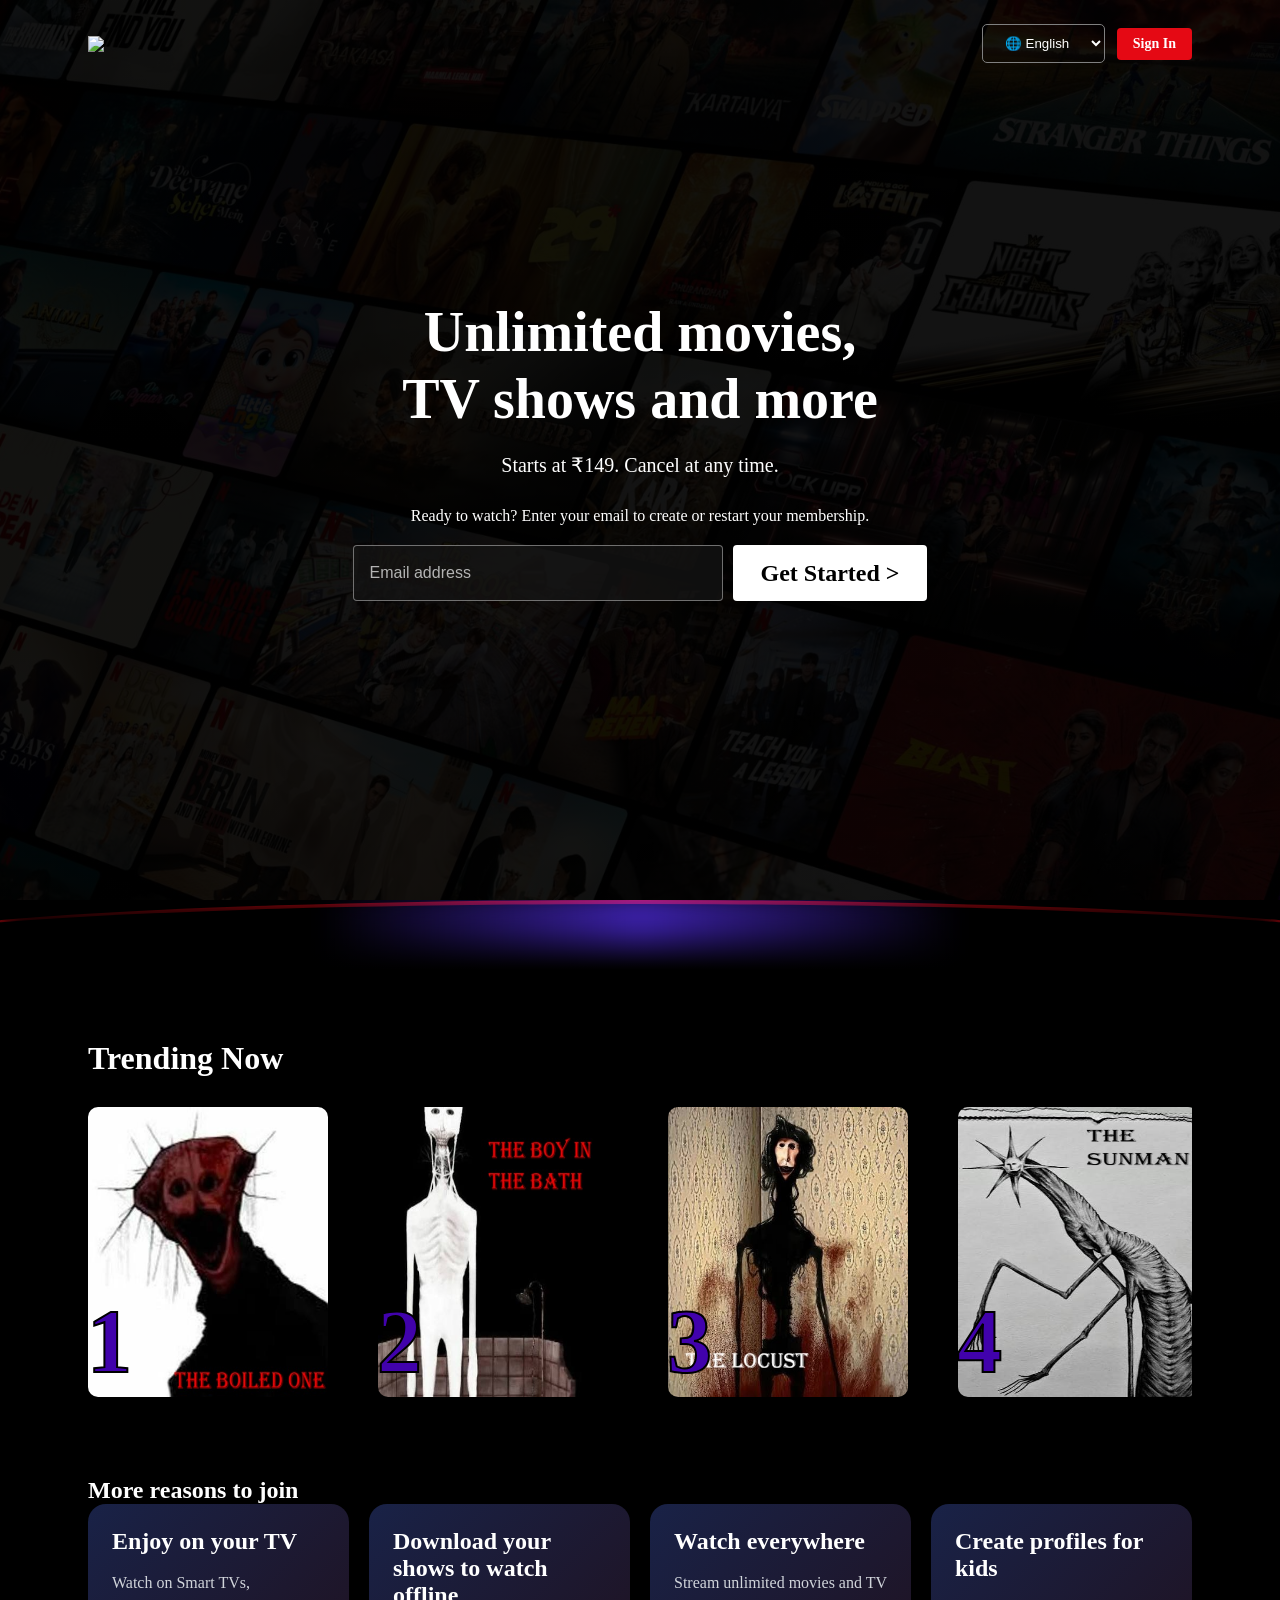
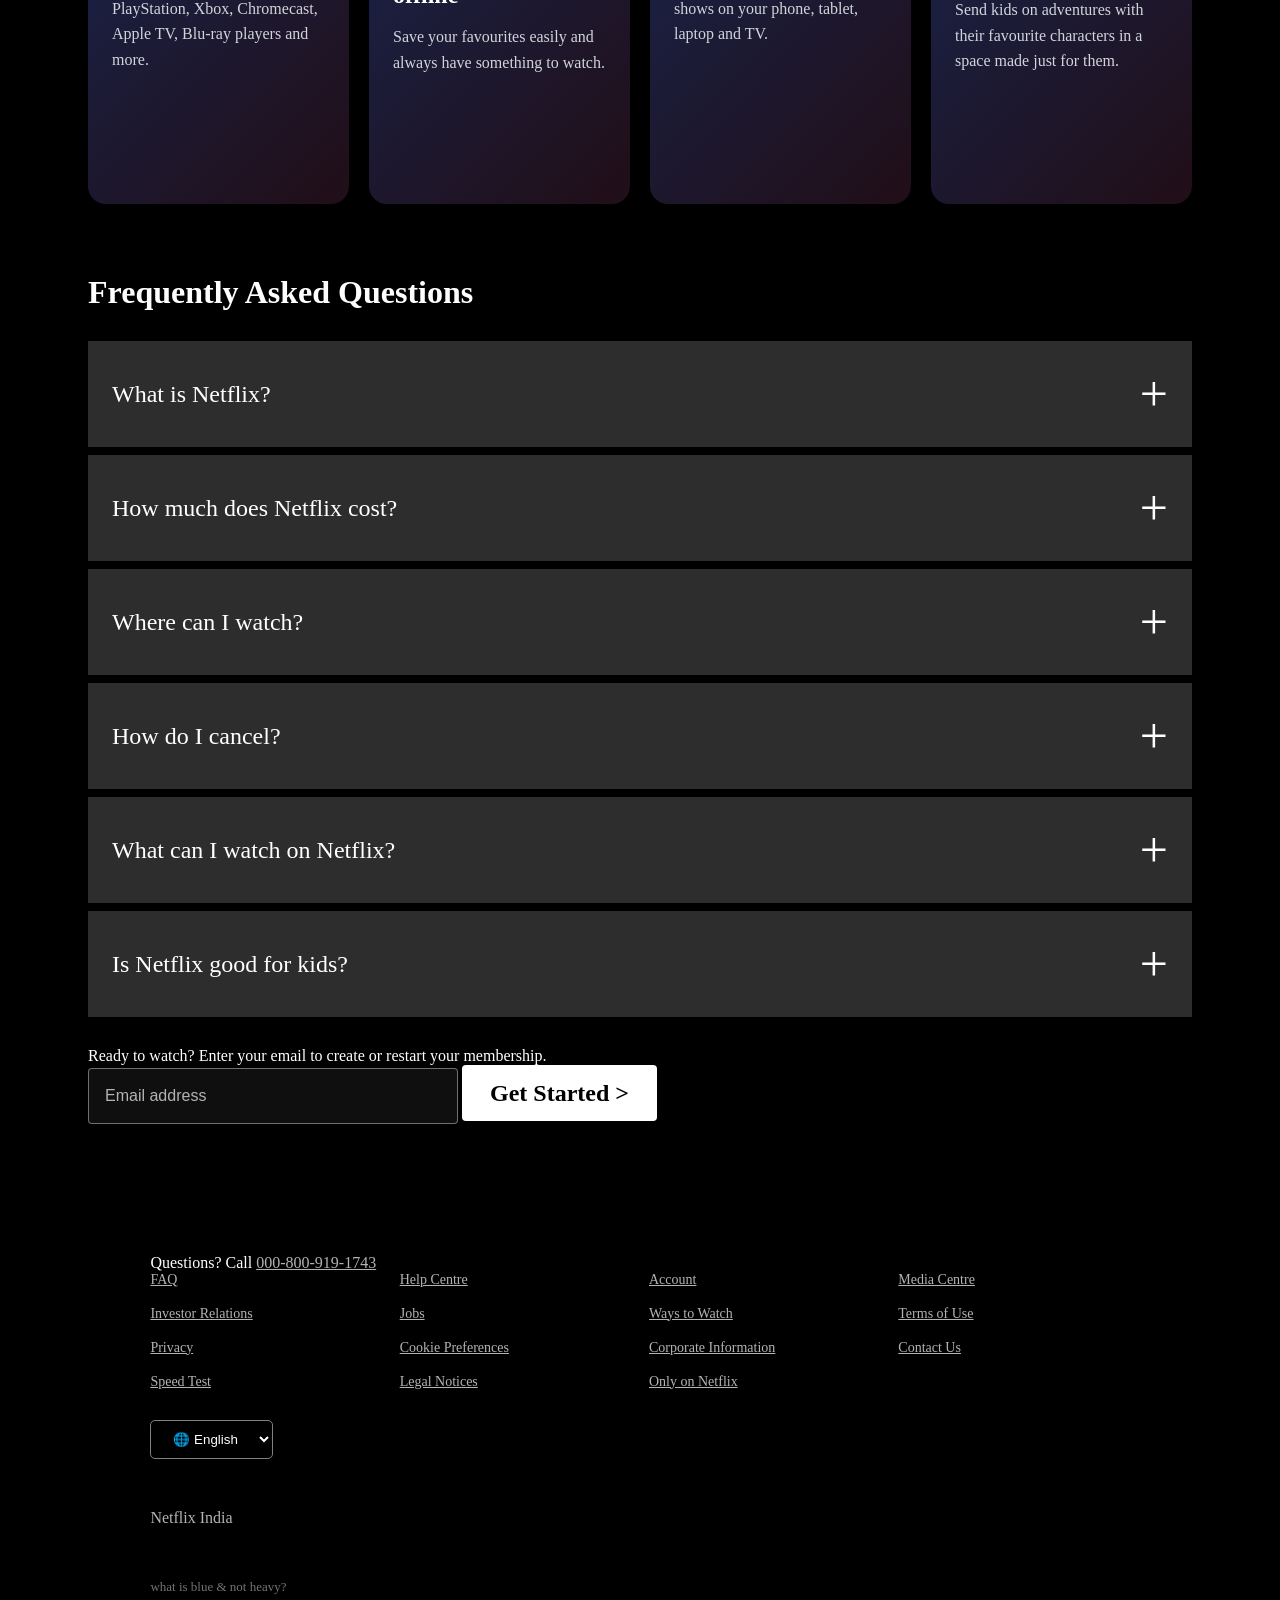
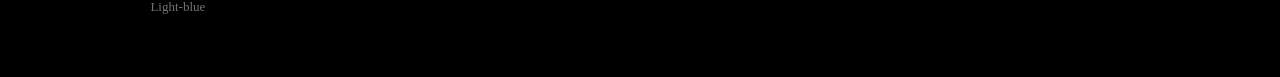
==== index.html @ 788188f2 "Rename NETFLIX.html to index.html" ====
<!DOCTYPE html>
<html>

<head>
    <meta name="viewport" content="width=device-width, initial-scale=1.0">
    <meta charset="UTF-8">

    <title>Netflix Clone</title>

    <link rel="stylesheet" href="Styles/general.css">
    <link rel="stylesheet" href="Styles/header.css">
    <link rel="stylesheet" href="Styles/main-1.css">
    <link rel="stylesheet" href="Styles/main-2.css">
    <link rel="stylesheet" href="Styles/main-3.css">

</head>

<body>

    <!-- HEADER -->

    <header class="header">

        <div class="header-container">

            <img class="netflix-logo"
                src="logo/AAAAAVBEN9I57czDc_uW4ZnDTNTb9hWvK70hYAqf0VNv_dsufIxZqfNclKrp7ugn5j0DkKCYy_4ncEpi6fJk1wpPuLO61r5YUWiEbVjxFpCESIWdJwAAOvAX.svg">

            <div class="header-right">

                <select class="language">
                    <option>🌐 English</option>
                    <option>🌐 हिन्दी</option>
                </select>

                <button class="sign-in">
                    Sign In
                </button>

            </div>

        </div>

    </header>
    <!-- HEADER-ENDED -->

    <!-- HERO SECTION -->

    <section class="bm">

        <div class="big-image">

            <div class="big-image-content">

                <h1>
                    Unlimited movies,
                    <br>
                    TV shows and more
                </h1>

                <p class="loot-paat">
                    Starts at ₹149. Cancel at any time.
                </p>

                <p class="overconfidence">
                    Ready to watch? Enter your email to create or restart your membership.
                </p>

                <div class="email-section">

                    <input type="email" class="email-input" placeholder="Email address">

                    <button class="start-btn">
                        Get Started >
                    </button>

                </div>

            </div>

        </div>

    </section>
    <div class="container-1">

        <div class="curved-line"></div>

        <div class="trends">
            <div class="horizontal-gradient"></div>
            <div class="vertical-gradient"></div>
        </div>

    </div>
    <!-- HERO SECTION-ENDED-->

    <!-- TRENDING SECTION -->

    <section class="page-2">

        <div class="container-2">

            <h2>Trending Now</h2>

            <div class="moviez">

                <div class="movie-card">
                    <span class="ranking">1</span>
                    <img src="logo/images.jpg">
                </div>

                <div class="movie-card">
                    <span class="ranking">2</span>
                    <img src="logo/images (1).jpg">
                </div>

                <div class="movie-card">
                    <span class="ranking">3</span>
                    <img src="logo/images (2).jpg">
                </div>

                <div class="movie-card">
                    <span class="ranking">4</span>
                    <img src="logo/images (3).jpg">
                </div>

                <div class="movie-card">
                    <span class="ranking">5</span>
                    <img src="logo/images (4).jpg">
                </div>

                <div class="movie-card">
                    <span class="ranking">6</span>
                    <img src="logo/images (5).jpg">
                </div>

                <div class="movie-card">
                    <span class="ranking">7</span>
                    <img src="logo/images (6).jpg">
                </div>

                <div class="movie-card">
                    <span class="ranking">8</span>
                    <img src="logo/images (7).jpg">
                </div>

                <div class="movie-card">
                    <span class="ranking">9</span>
                    <img src="logo/images (9).jpg">
                </div>


            </div>

        </div>

    </section>
    <!-- TRENDING SECTION-ENDED -->

    <!-- MORE REASONS -->

    <section class="reasons-section">

        <div class="container-2">

            <h2>More reasons to join</h2>

            <div class="reasons-2">

                <div class="actual-reasons">

                    <h3>Enjoy on your TV</h3>

                    <p>
                        Watch on Smart TVs, PlayStation, Xbox,
                        Chromecast, Apple TV, Blu-ray players and more.
                    </p>


                </div>

                <div class="actual-reasons">

                    <h3>Download your shows to watch offline</h3>

                    <p>
                        Save your favourites easily and always have
                        something to watch.
                    </p>


                </div>

                <div class="actual-reasons">

                    <h3>Watch everywhere</h3>

                    <p>
                        Stream unlimited movies and TV shows on
                        your phone, tablet, laptop and TV.
                    </p>



                </div>

                <div class="actual-reasons">

                    <h3>Create profiles for kids</h3>

                    <p>
                        Send kids on adventures with their favourite
                        characters in a space made just for them.
                    </p>


                </div>

            </div>

        </div>

    </section>
    <!-- MORE REASONS-ENDED -->

    <!-- FAQ SECTION -->

    <section class="faq-section">

        <div class="container-2">

            <h2>Frequently Asked Questions</h2>

            <div class="faq-list">

                <button class="faq-btn">
                    <span>What is Netflix?</span>
                    <span class="plus">+</span>
                </button>

                <button class="faq-btn">
                    <span>How much does Netflix cost?</span>
                    <span class="plus">+</span>
                </button>

                <button class="faq-btn">
                    <span>Where can I watch?</span>
                    <span class="plus">+</span>
                </button>

                <button class="faq-btn">
                    <span>How do I cancel?</span>
                    <span class="plus">+</span>
                </button>

                <button class="faq-btn">
                    <span>What can I watch on Netflix?</span>
                    <span class="plus">+</span>
                </button>

                <button class="faq-btn">
                    <span>Is Netflix good for kids?</span>
                    <span class="plus">+</span>
                </button>

            </div>

            <p class="overconfidence">
                Ready to watch? Enter your email to create or restart your membership.
            </p>

            <div class="email.section">

                <input type="email" class="email-input" placeholder="Email address">

                <button class="start-btn">
                    Get Started >
                </button>

            </div>

        </div>

    </section>
    <!-- MORE REASONS-ENDED -->

    <!-- FOOTER -->

    <footer class="footer">

        <div class="container-2">

            <p class="contact">
                Questions? Call <a href="#">000-800-919-1743</a>
            </p>

            <div class="footer-links">

                <a href="#">FAQ</a>
                <a href="#">Help Centre</a>
                <a href="#">Account</a>
                <a href="#">Media Centre</a>

                <a href="#">Investor Relations</a>
                <a href="#">Jobs</a>
                <a href="#">Ways to Watch</a>
                <a href="#">Terms of Use</a>

                <a href="#">Privacy</a>
                <a href="#">Cookie Preferences</a>
                <a href="#">Corporate Information</a>
                <a href="#">Contact Us</a>

                <a href="#">Speed Test</a>
                <a href="#">Legal Notices</a>
                <a href="#">Only on Netflix</a>

            </div>

            <select class="language">

                <option>🌐 English</option>
                <option>🌐 हिन्दी</option>

            </select>

            <p class="nfi">
                Netflix India
            </p>

            <p class="protection">
                what is blue & not heavy?
            </p>

            <p class="protection">
                Light-blue
            </p>

        </div>

    </footer>

</body>

</html>
---- Styles/general.css ----
* {
    margin: 0;
    padding: 0;
    box-sizing: border-box;
}

html {
    scroll-behavior: smooth;
}

body {
    background: #000;
    color: #fff;
   
    overflow-x: hidden;
    font-family: 'Times New Roman', Times, serif;
}

img {
    display: block;
    max-width: 100%;
}

button {
    border: none;
    outline: none;
   
    cursor: pointer;
    font-family: 'Times New Roman', Times, serif;
}

input {
    outline: none;
}

a {
    color: #b3b3b3;
    text-decoration: underline;
}

.container-2 {
    width: 100%;
    max-width: 1200px;

    margin: auto;
    padding: 0 48px;
}
---- Styles/header.css ----
.header {
    position: absolute;
    top: 0;

    left: 0;
    width: 100%;
    z-index: 100;
}

.header-container {
    max-width: 1200px;
    margin: auto;

    padding: 24px 48px;
    display: flex;

    justify-content: space-between;
    align-items: center;
}

.netflix-logo {
    width: 148px;
}

.header-right {
    display: flex;
    align-items: center;
    gap: 12px;
}

.s .language {
    height: 36px;
    padding: 0 14px;

    font-family: 'Times New Roman', Times, serif;
    background: rgba(0, 0, 0, .6);

    color: white;
    border: 1px solid rgba(255, 255, 255, .5);

    border-radius: 4px;
    font-size: 16px;
}

.sign-in {
    height: 32px;
    padding: 0 16px;

    background: #e50914;
    color: white;

    border: none;
    border-radius: 4px;

    font-size: 14px;
    font-weight: 600;

    cursor: pointer;
    transition: .2s;
}

.sign-in:hover {
    background: #c11119;
}

@media (max-width:768px) {

    .header-container {
        padding: 20px 18px;
    }

    .netflix-logo {
        width: 90px;
    }

    .language {
        height: 32px;
        font-size: 13px;
        padding: 0 10px;
    }

    .sign-in {
        height: 32px;
        padding: 0 12px;
        font-size: 13px;
    }

    .header-right {
        gap: 8px;
    }

}

@media (max-width:480px) {

    .header-container {
        padding: 16px;
    }

    .netflix-logo {
        width: 80px;
    }

    .language {
        width: 110px;
        font-size: 12px;
    }

    .sign-in {
        padding: 0 10px;
        font-size: 12px;
    }

}
---- Styles/main-1.css ----
.bm {
    min-height: 100vh;

    background-image:
        linear-gradient(rgba(0, 0, 0, 0.9),
            rgba(0, 0, 0, 0.9)),
        url("../logo/IN-en-20260629-TRIFECTA-perspective_76b17e8c-cff9-4c65-9938-08ca5029be6b_large.jpg");
    background-size: cover;
    background-position: center;

    background-repeat: no-repeat;
    display: flex;

    justify-content: center;
    align-items: center;
}

.big-image {
    width: 100%;
}

.big-image-content {
    max-width: 700px;
    margin: auto;

    text-align: center;
    padding: 0 20px;
}

.big-image-content h1 {
    font-size: 56px;
    font-weight: 900;
    line-height: 1.2;
}

.loot-paat {
    margin-top: 20px;
    font-size: 20px;
    font-weight: 500;
}

.overconfidence {
    margin-top: 30px;
    font-size: 16px;
}

.email-section {
    margin-top: 20px;
    display: flex;

    justify-content: center;
    gap: 10px;
}

.email-input {
    width: 370px;
    height: 56px;

    padding: 0 16px;
    background: rgba(22, 22, 22, .7);

    border: 1px solid rgba(255, 255, 255, .4);
    border-radius: 4px;

    color: white;
    font-size: 16px;
}

.email-input::placeholder {
    color: #b3b3b3;
}

.start-btn {
    height: 56px;
    padding: 0 28px;

    background: #ffffff;
    color: rgb(0, 0, 0);

    border: none;
    border-radius: 4px;

    font-size: 24px;
    font-weight: 600;
    transition: .2s;
}

.container-1 {
    position: relative;
    width: 100%;

    height: 70px;
    overflow: hidden;
}

.curved-line {
    position: absolute;
    top: 0;

    left: 50%;
    transform: translateX(-50%);

    width: 120%;
    height: 90px;

    border-top: 4px solid #e50914;
    border-radius: 50%;
}

.trends {
    position: absolute;
    inset: 0;
    overflow: hidden;
}

.horizontal-gradient {
    position: absolute;
    left: 0;

    top: 0;
    width: 100%;

    height: 100%;
    background: linear-gradient(90deg,
            #000000 0%,
            #000000 25%,
            #5a32ff 50%,
            #000000 75%,
            #000000 100%);

            filter: blur(14px);
    opacity: .9;
}

.vertical-gradient {
    position: absolute;
    inset: 0;

    background: linear-gradient(to bottom,
            transparent 0%,
            rgba(0, 0, 0, .4) 45%,
            #000 100%);
}

@media (max-width: 768px) {
    .bm {
        min-height: 90vh;
        padding: 100px 0 50px;
    }

    .big-image-content {
        max-width: 600px;
        padding: 0 25px;
    }

    .big-image-content h1 {
        font-size: 40px;
        line-height: 1.2;
    }

    .loot-paat {
        font-size: 18px;
        margin-top: 18px;
    }

    .overconfidence {
        font-size: 16px;
        margin-top: 22px;
    }

    .email-section {
        flex-direction: column;
        align-items: center;
        gap: 14px;
    }

    .email-input,
    .start-btn {
        width: 100%;
        max-width: 500px;
    }

    .start-btn {
        font-size: 20px;
    }

    .container-1 {
        height: 55px;
    }

    .curved-line {
        width: 140%;
    }
}

@media (max-width:576px) {

    .bm {
        min-height: 88vh;
        padding: 90px 0 40px;
    }

    .big-image-content {
        padding: 0 18px;
    }

    .big-image-content h1 {
        font-size: 32px;
        line-height: 1.15;
        font-weight: 800;
    }

    .loot-paat {
        font-size: 16px;
    }

    .overconfidence {
        font-size: 15px;
    }

    .email-input {
        width: 100%;
        height: 48px;
        font-size: 15px;
    }

    .start-btn {
        width: 100%;
        height: 48px;
        font-size: 18px;
    }

    .container-1 {
        height: 48px;
    }

    .curved-line {
        width: 165%;
        border-top: 3px solid #e50914;
    }
}

@media (max-width:400px) {
    .hero-content h1 {
        font-size: 28px;
    }

    .loot-paat {
        font-size: 15px;
    }

    .overconfidence {
        font-size: 14px;
    }
}
---- Styles/main-2.css ----
.page-2 {
    background: #000;
    padding: 70px 0;
}

.page-2 h2 {
    font-size: 32px;
    font-weight: 700;
    margin-bottom: 30px;
}

.moviez {
    display: flex;
    gap: 50px;
  
    overflow-x: auto;
    scroll-behavior: smooth;
    padding-bottom: 10px;
}

.moviez::-webkit-scrollbar {
    display: none;
}

.movie-card {
    position: relative;
    min-width: 240px;
  
    transition: .3s;
    cursor: pointer;
}

.movie-card:hover {
    transform: scale(1.06);
}

.movie-card img {
    height: 290px;
    width: 250px;
    border-radius: 10px;
}

.ranking {
    position: absolute;
    left: -1px;
  
    bottom: 10px;
    font-size: 90px;
  
    font-weight: 900;
    color: rgb(65, 2, 172);
  
    -webkit-text-stroke: 2px rgb(0, 0, 0);
    line-height: 1;
}

.reasons {
    background: #000;
    padding: 60px 0;
}

.reasons h2 {
    color: white;
    font-size: 32px;
    margin-bottom: 25px;
}

.reasons-2 {
    display: grid;
    grid-template-columns: repeat(4, 1fr);
    gap: 20px;
}

.actual-reasons {
    background: linear-gradient(135deg, #192247, #210e17);
    border-radius: 18px;
  
    padding: 24px;
    min-height: 300px;
    position: relative;
}

.actual-reasons h3 {
    color: white;
    font-size: 24px;
    margin-bottom: 15px;
}

.actual-reasons p {
    color: #d1d5db;
    font-size: 16px;
    line-height: 1.6;
}

@media (max-width:768px) {

    .page-2 {
        padding: 50px 0;
    }

    .page-2 h2,
    .reasons h2 {
        font-size: 28px;
    }

    .moviez {
        gap: 16px;
    }

    .movie-card {
        min-width: 140px;
    }

    .movie-card img {
        width: 140px;
        height: 200px;
    }

    .ranking {
        font-size: 70px;
        left: -14px;
    }

    .reasons-2 {
        grid-template-columns: 1fr 1fr;
        gap: 16px;
    }

    .actual-reasons {
        min-height: 220px;
        padding: 20px;
    }

    .actual-reasons h3 {
        font-size: 20px;
    }

    .actual-reasons p {
        font-size: 15px;
    }
}

@media (max-width:576px) {

    .container-2 {
        padding: 0 20px;
    }

    .page-2 {
        padding: 40px 0;
    }

    .page-2 h2,
    .reasons h2 {
        font-size: 24px;
    }

    .moviez {
        gap: 12px;
    }

    .movie-card {
        min-width: 110px;
    }

    .movie-card img {
        width: 110px;
        height: 160px;
        border-radius: 8px;
    }

    .ranking {
        font-size: 56px;
        left: -10px;
        bottom: 8px;
    }

    .reasons-2 {
        grid-template-columns: 1fr;
        gap: 14px;
    }

    .actual-reasons {
        min-height: 180px;
        padding: 18px;
        border-radius: 16px;
    }

    .actual-reasons h3 {
        font-size: 20px;
    }

    .actual-reasons p {
        font-size: 14px;
        line-height: 1.5;
    }
}

@media (max-width:400px) {

    .movie-card {
        min-width: 100px;
    }

    .movie-card img {
        width: 100px;
        height: 145px;
    }

    .ranking {
        font-size: 48px;
    }

    .actual-reasons {
        min-height: 170px;
    }
}
---- Styles/main-3.css ----
.faq-section {
    background: #000;
    padding: 70px 0;
}

.faq-section h2 {
    font-size: 32px;
    font-weight: 700;
    margin-bottom: 30px;
}

.faq-list {
    display: flex;
    flex-direction: column;
    gap: 8px;
}

.faq-btn {
    width: 100%;
    background: #2d2d2d;

    color: white;
    padding: 24px;

    border: none;
    display: flex;

    justify-content: space-between;
    align-items: center;

    font-size: 24px;
    cursor: pointer;
    transition: 0.25s;
}

.faq-btn:hover {
    background: #414141;
}

.plus {
    font-size: 50px;
    font-weight: 200;
}

.faq-section .overconfidence-again {
    margin-top: 60px;
    text-align: center;
}

.faq-section .jcpshbhufkb {

    justify-content: center;

}

.footer {
    background: #000;
    padding: 60px 8%;
}

.qc {
    color: #b3b3b3;
    margin-bottom: 30px;
}

.qc a {
    color: #b3b3b3;
}

.footer-links {
    display: grid;
    grid-template-columns: repeat(4, 1fr);

    gap: 18px;
    margin-bottom: 30px;
}

.footer-links a {
    color: #b3b3b3;
    font-size: 14px;
}

.language {
    background: transparent;
    color: white;

    padding: 10px 18px;
    border: 1px solid gray;
    border-radius: 5px;
}

.nfi {
    color: #b3b3b3;
    margin: 50px 0 50px 0;
}

.protection {
    color: #737373;
    font-size: 13px;
  
    max-width: 350px;
    line-height: 20px;
}

.select-box {
    margin-bottom: 25px;
}

@media (max-width:768px) {

    .faq-section {
        padding: 50px 0;
    }

    .faq-section h2 {
        font-size: 28px;
    }

    .faq-btn {
        font-size: 20px;
        padding: 20px;
    }

    .plus {
        font-size: 40px;
    }

    .footer {
        padding: 50px 20px;
    }

    .footer-links {
        grid-template-columns: repeat(2, 1fr);
        gap: 16px;
    }
}

@media (max-width:576px) {

    .faq-section {
        padding: 40px 0;
    }

    .faq-section h2 {
        font-size: 24px;
    }

    .faq-btn {
        padding: 18px;
        font-size: 18px;
    }

    .plus {
        font-size: 34px;
    }

    .jcpshbhufkb {
        flex-direction: column;
        align-items: center;
    }

    .footer {
        padding: 40px 20px;
    }

    .footer-links {
        grid-template-columns: 1fr;
        gap: 14px;
    }

    .footer-links a {
        font-size: 14px;
    }

    .nfi {
        margin: 30px 0;
    }
}

@media (max-width:400px) {

    .faq-btn {
        font-size: 16px;
        padding: 16px;
    }

    .plus {
        font-size: 30px;
    }
}
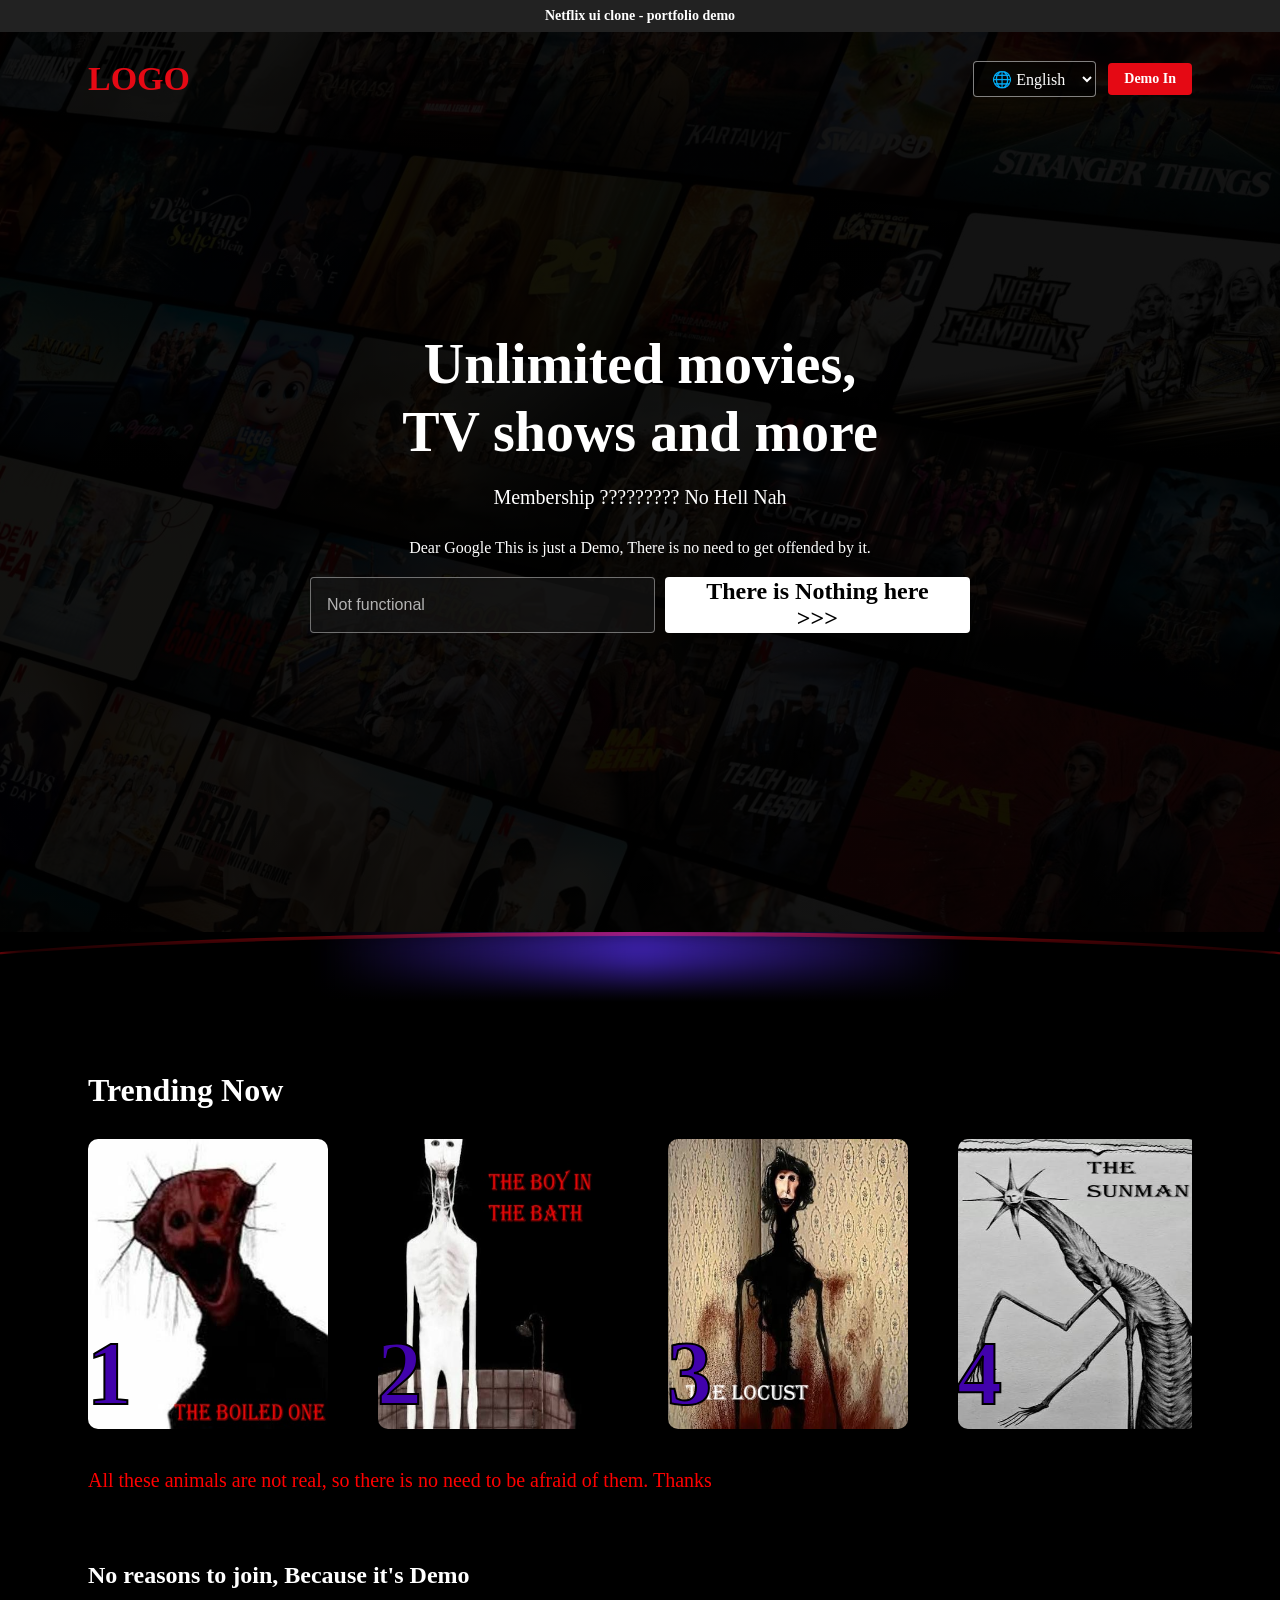
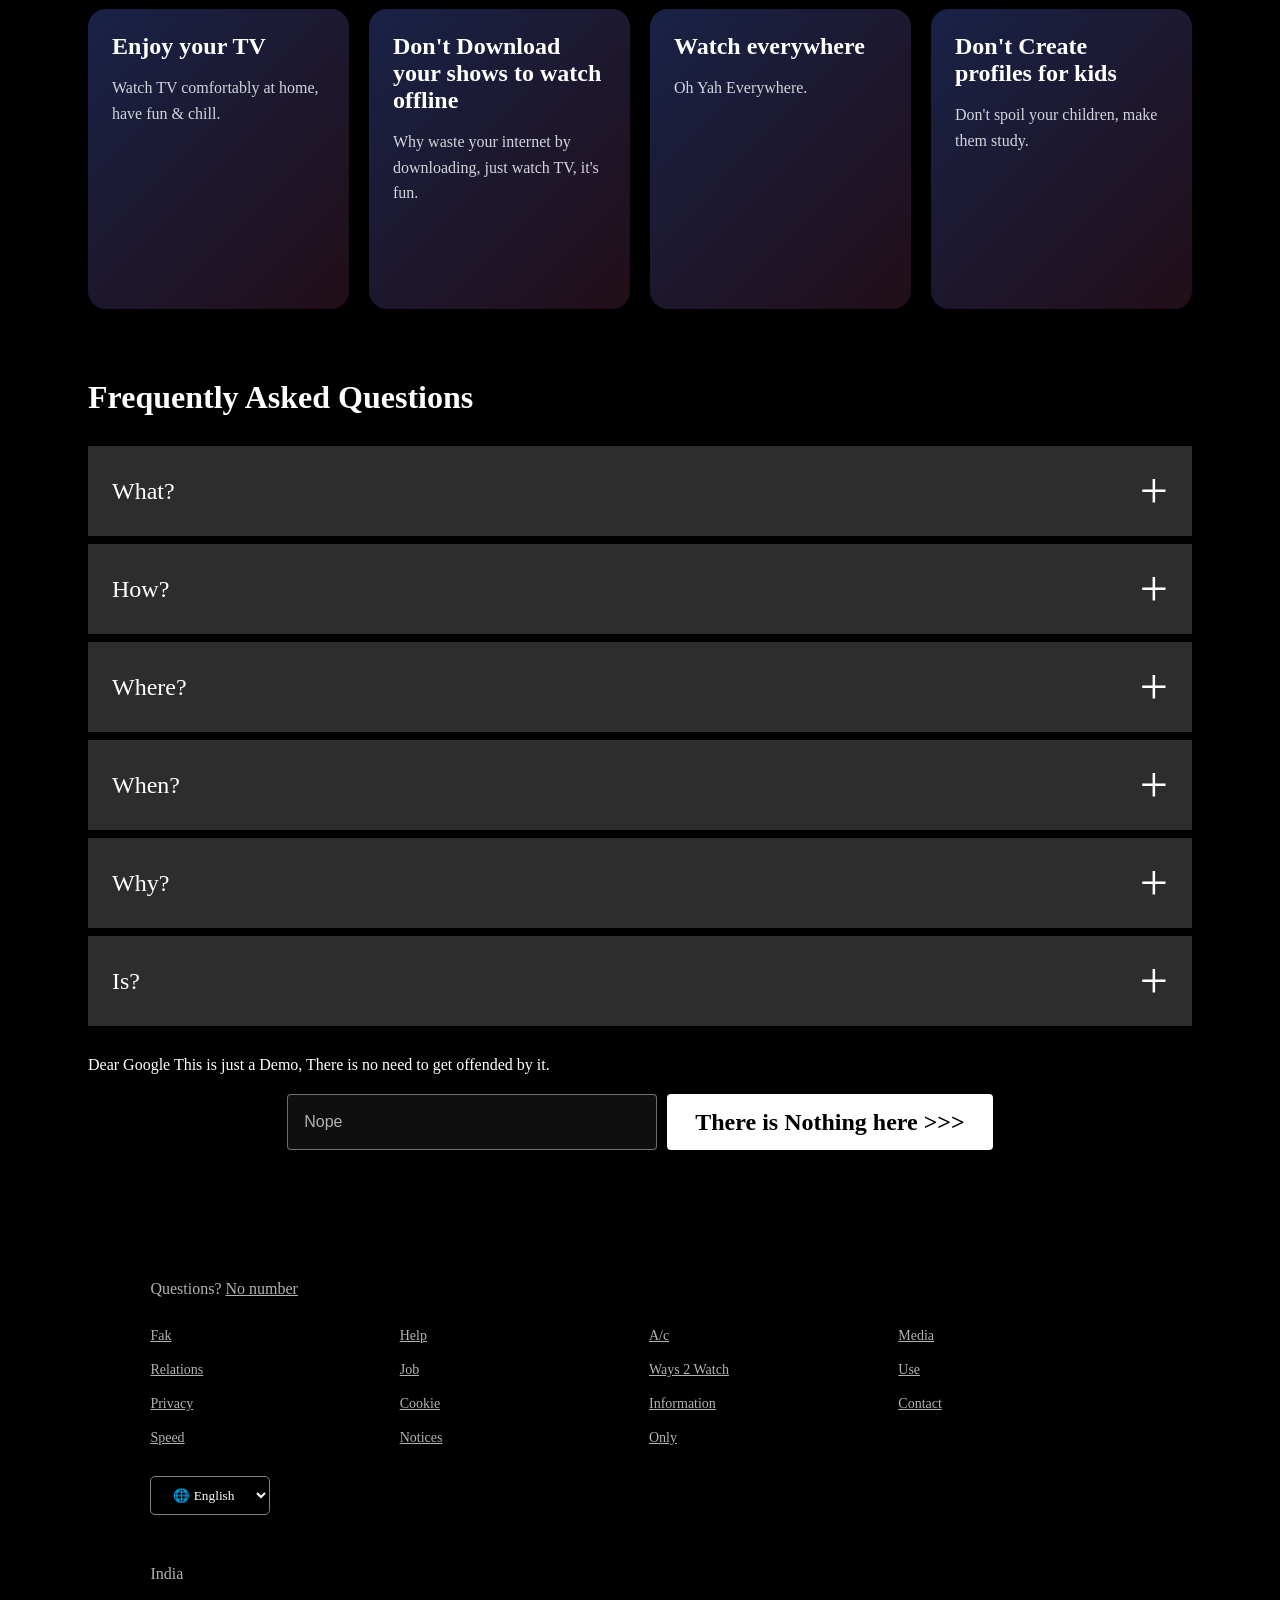
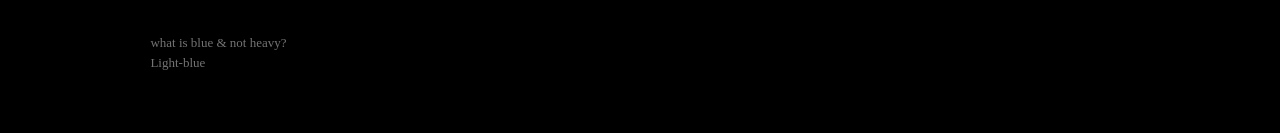
==== commit 3f1aa920: "reworked" ====
--- a/index.html
+++ b/index.html
@@ -9,22 +9,27 @@
 
     <link rel="stylesheet" href="Styles/general.css">
     <link rel="stylesheet" href="Styles/header.css">
-    <link rel="stylesheet" href="Styles/main-1.css">
-    <link rel="stylesheet" href="Styles/main-2.css">
-    <link rel="stylesheet" href="Styles/main-3.css">
+    <link rel="stylesheet" href="Styles/hero.css">
+    <link rel="stylesheet" href="Styles/main.css">
+    <link rel="stylesheet" href="Styles/footer.css">
+
+    <meta name="google-site-verification" content="uSEMJUMefV7l1apHAQh73Q_1485bNXIAeBR-odt7wdA" />
 
 </head>
 
 <body>
 
+    <div class="demo-notice">
+        Netflix ui clone - portfolio demo
+    </div>
+
     <!-- HEADER -->
 
     <header class="header">
 
         <div class="header-container">
 
-            <img class="netflix-logo"
-                src="logo/AAAAAVBEN9I57czDc_uW4ZnDTNTb9hWvK70hYAqf0VNv_dsufIxZqfNclKrp7ugn5j0DkKCYy_4ncEpi6fJk1wpPuLO61r5YUWiEbVjxFpCESIWdJwAAOvAX.svg">
+            <div class="Logo">LOGO</div>
 
             <div class="header-right">
 
@@ -34,7 +39,7 @@
                 </select>
 
                 <button class="sign-in">
-                    Sign In
+                   Demo In
                 </button>
 
             </div>
@@ -59,19 +64,19 @@
                 </h1>
 
                 <p class="loot-paat">
-                    Starts at ₹149. Cancel at any time.
+                    Membership ????????? No Hell Nah
                 </p>
 
                 <p class="overconfidence">
-                    Ready to watch? Enter your email to create or restart your membership.
+                    Dear Google This is just a Demo, There is no need to get offended by it.
                 </p>
 
                 <div class="email-section">
 
-                    <input type="email" class="email-input" placeholder="Email address">
+                    <input type="email" class="email-input" placeholder="Not functional">
 
                     <button class="start-btn">
-                        Get Started >
+                        There is Nothing here >>>
                     </button>
 
                 </div>
@@ -147,9 +152,9 @@
                     <span class="ranking">9</span>
                     <img src="logo/images (9).jpg">
                 </div>
-
-
-            </div>
+            </div>
+
+            <div class="warning">All these animals are not real, so there is no need to be afraid of them. Thanks</div>
 
         </div>
 
@@ -162,17 +167,16 @@
 
         <div class="container-2">
 
-            <h2>More reasons to join</h2>
+            <h2>No reasons to join, Because it's Demo</h2>
 
             <div class="reasons-2">
 
                 <div class="actual-reasons">
 
-                    <h3>Enjoy on your TV</h3>
+                    <h3>Enjoy your TV</h3>
 
                     <p>
-                        Watch on Smart TVs, PlayStation, Xbox,
-                        Chromecast, Apple TV, Blu-ray players and more.
+                        Watch TV comfortably at home, have fun & chill.
                     </p>
 
 
@@ -180,11 +184,10 @@
 
                 <div class="actual-reasons">
 
-                    <h3>Download your shows to watch offline</h3>
+                    <h3>Don't Download your shows to watch offline</h3>
 
                     <p>
-                        Save your favourites easily and always have
-                        something to watch.
+                        Why waste your internet by downloading, just watch TV, it's fun.
                     </p>
 
 
@@ -195,8 +198,7 @@
                     <h3>Watch everywhere</h3>
 
                     <p>
-                        Stream unlimited movies and TV shows on
-                        your phone, tablet, laptop and TV.
+                        Oh Yah Everywhere. 
                     </p>
 
 
@@ -205,11 +207,10 @@
 
                 <div class="actual-reasons">
 
-                    <h3>Create profiles for kids</h3>
+                    <h3>Don't Create profiles for kids</h3>
 
                     <p>
-                        Send kids on adventures with their favourite
-                        characters in a space made just for them.
+                        Don't spoil your children, make them study.
                     </p>
 
 
@@ -233,47 +234,47 @@
             <div class="faq-list">
 
                 <button class="faq-btn">
-                    <span>What is Netflix?</span>
-                    <span class="plus">+</span>
-                </button>
-
-                <button class="faq-btn">
-                    <span>How much does Netflix cost?</span>
-                    <span class="plus">+</span>
-                </button>
-
-                <button class="faq-btn">
-                    <span>Where can I watch?</span>
-                    <span class="plus">+</span>
-                </button>
-
-                <button class="faq-btn">
-                    <span>How do I cancel?</span>
-                    <span class="plus">+</span>
-                </button>
-
-                <button class="faq-btn">
-                    <span>What can I watch on Netflix?</span>
-                    <span class="plus">+</span>
-                </button>
-
-                <button class="faq-btn">
-                    <span>Is Netflix good for kids?</span>
+                    <span>What?</span>
+                    <span class="plus">+</span>
+                </button>
+
+                <button class="faq-btn">
+                    <span>How?</span>
+                    <span class="plus">+</span>
+                </button>
+
+                <button class="faq-btn">
+                    <span>Where?</span>
+                    <span class="plus">+</span>
+                </button>
+
+                <button class="faq-btn">
+                    <span>When?</span>
+                    <span class="plus">+</span>
+                </button>
+
+                <button class="faq-btn">
+                    <span>Why?</span>
+                    <span class="plus">+</span>
+                </button>
+
+                <button class="faq-btn">
+                    <span>Is?</span>
                     <span class="plus">+</span>
                 </button>
 
             </div>
 
             <p class="overconfidence">
-                Ready to watch? Enter your email to create or restart your membership.
-            </p>
-
-            <div class="email.section">
-
-                <input type="email" class="email-input" placeholder="Email address">
+             Dear Google This is just a Demo, There is no need to get offended by it.
+            </p>
+
+            <div class="email-section">
+
+                <input type="email" class="email-input" placeholder="Nope">
 
                 <button class="start-btn">
-                    Get Started >
+                    There is Nothing here >>>
                 </button>
 
             </div>
@@ -290,29 +291,29 @@
         <div class="container-2">
 
             <p class="contact">
-                Questions? Call <a href="#">000-800-919-1743</a>
+                Questions? <a href="#">No number</a>
             </p>
 
             <div class="footer-links">
 
-                <a href="#">FAQ</a>
-                <a href="#">Help Centre</a>
-                <a href="#">Account</a>
-                <a href="#">Media Centre</a>
-
-                <a href="#">Investor Relations</a>
-                <a href="#">Jobs</a>
-                <a href="#">Ways to Watch</a>
-                <a href="#">Terms of Use</a>
+                <a href="#">Fak</a>
+                <a href="#">Help</a>
+                <a href="#">A/c</a>
+                <a href="#">Media</a>
+
+                <a href="#">Relations</a>
+                <a href="#">Job</a>
+                <a href="#">Ways 2 Watch</a>
+                <a href="#">Use</a>
 
                 <a href="#">Privacy</a>
-                <a href="#">Cookie Preferences</a>
-                <a href="#">Corporate Information</a>
-                <a href="#">Contact Us</a>
-
-                <a href="#">Speed Test</a>
-                <a href="#">Legal Notices</a>
-                <a href="#">Only on Netflix</a>
+                <a href="#">Cookie</a>
+                <a href="#">Information</a>
+                <a href="#">Contact</a>
+
+                <a href="#">Speed</a>
+                <a href="#">Notices</a>
+                <a href="#">Only</a>
 
             </div>
 
@@ -324,7 +325,7 @@
             </select>
 
             <p class="nfi">
-                Netflix India
+                India
             </p>
 
             <p class="protection">
--- a/Styles/general.css
+++ b/Styles/general.css
@@ -11,7 +11,6 @@
 body {
     background: #000;
     color: #fff;
-   
     overflow-x: hidden;
     font-family: 'Times New Roman', Times, serif;
 }
@@ -24,7 +23,6 @@
 button {
     border: none;
     outline: none;
-   
     cursor: pointer;
     font-family: 'Times New Roman', Times, serif;
 }
@@ -41,7 +39,66 @@
 .container-2 {
     width: 100%;
     max-width: 1200px;
-
     margin: auto;
     padding: 0 48px;
+}
+
+
+/* COMMON LANGUAGE SELECT */
+
+.language {
+    background: transparent;
+    color: white;
+    padding: 10px 18px;
+    border: 1px solid gray;
+    border-radius: 5px;
+    font-family: 'Times New Roman', Times, serif;
+}
+
+.demo-notice {
+    position: relative;
+    z-index: 200;
+
+    width: 100%;
+    padding: 8px 16px;
+
+    background: #222;
+    color: #fff;
+
+    text-align: center;
+    font-size: 14px;
+    font-weight: 600;
+}
+
+
+/* TABLET */
+
+@media (max-width: 768px) {
+
+    .container-2 {
+        padding: 0 20px;
+    }
+
+}
+
+
+/* MOBILE */
+
+@media (max-width: 576px) {
+
+    .container-2 {
+        padding: 0 20px;
+    }
+
+}
+
+
+/* SMALL MOBILE */
+
+@media (max-width: 400px) {
+
+    .container-2 {
+        padding: 0 16px;
+    }
+
 }
--- a/Styles/header.css
+++ b/Styles/header.css
@@ -1,7 +1,6 @@
 .header {
     position: absolute;
-    top: 0;
-
+    top: 36px;
     left: 0;
     width: 100%;
     z-index: 100;
@@ -10,17 +9,24 @@
 .header-container {
     max-width: 1200px;
     margin: auto;
+    padding: 24px 48px;
 
-    padding: 24px 48px;
     display: flex;
-
     justify-content: space-between;
     align-items: center;
 }
 
-.netflix-logo {
-    width: 148px;
+
+/* LOGO */
+
+.Logo {
+    font-size: 34px;
+    font-weight: 900;
+    color: #e50914;
 }
+
+
+/* RIGHT SIDE */
 
 .header-right {
     display: flex;
@@ -28,19 +34,21 @@
     gap: 12px;
 }
 
-.s .language {
+.header .language {
     height: 36px;
     padding: 0 14px;
 
-    font-family: 'Times New Roman', Times, serif;
     background: rgba(0, 0, 0, .6);
+    color: white;
 
-    color: white;
     border: 1px solid rgba(255, 255, 255, .5);
+    border-radius: 4px;
 
-    border-radius: 4px;
     font-size: 16px;
 }
+
+
+/* DEMO BUTTON */
 
 .sign-in {
     height: 32px;
@@ -49,13 +57,11 @@
     background: #e50914;
     color: white;
 
-    border: none;
     border-radius: 4px;
 
     font-size: 14px;
     font-weight: 600;
 
-    cursor: pointer;
     transition: .2s;
 }
 
@@ -63,17 +69,20 @@
     background: #c11119;
 }
 
-@media (max-width:768px) {
+
+/* TABLET */
+
+@media (max-width: 768px) {
 
     .header-container {
         padding: 20px 18px;
     }
 
-    .netflix-logo {
-        width: 90px;
+    .Logo {
+        font-size: 28px;
     }
 
-    .language {
+    .header .language {
         height: 32px;
         font-size: 13px;
         padding: 0 10px;
@@ -91,17 +100,20 @@
 
 }
 
-@media (max-width:480px) {
+
+/* MOBILE */
+
+@media (max-width: 480px) {
 
     .header-container {
         padding: 16px;
     }
 
-    .netflix-logo {
-        width: 80px;
+    .Logo {
+        font-size: 24px;
     }
 
-    .language {
+    .header .language {
         width: 110px;
         font-size: 12px;
     }
--- a/Styles/hero.css
+++ b/Styles/hero.css
@@ -0,0 +1,184 @@
+/* =========================
+   HERO SECTION
+========================= */
+
+.bm {
+    min-height: 100vh;
+
+    background-image:
+        linear-gradient(
+            rgba(0, 0, 0, 0.9),
+            rgba(0, 0, 0, 0.9)
+        ),
+        url("../logo/IN-en-20260629-TRIFECTA-perspective_76b17e8c-cff9-4c65-9938-08ca5029be6b_large.jpg");
+
+    background-size: cover;
+    background-position: center;
+    background-repeat: no-repeat;
+
+    display: flex;
+    justify-content: center;
+    align-items: center;
+}
+
+.big-image {
+    width: 100%;
+}
+
+.big-image-content {
+    max-width: 700px;
+    margin: auto;
+    text-align: center;
+    padding: 0 20px;
+}
+
+.big-image-content h1 {
+    font-size: 56px;
+    font-weight: 900;
+    line-height: 1.2;
+}
+
+.loot-paat {
+    margin-top: 20px;
+    font-size: 20px;
+    font-weight: 500;
+}
+
+.overconfidence {
+    margin-top: 30px;
+    font-size: 16px;
+}
+
+
+/* =========================
+   EMAIL SECTION
+========================= */
+
+.email-section {
+    margin-top: 20px;
+
+    display: flex;
+    justify-content: center;
+    gap: 10px;
+}
+
+.email-input {
+    width: 370px;
+    height: 56px;
+
+    padding: 0 16px;
+
+    background: rgba(22, 22, 22, .7);
+    border: 1px solid rgba(255, 255, 255, .4);
+    border-radius: 4px;
+
+    color: white;
+    font-size: 16px;
+}
+
+.email-input::placeholder {
+    color: #b3b3b3;
+}
+
+.start-btn {
+    height: 56px;
+    padding: 0 28px;
+
+    background: #ffffff;
+    color: rgb(0, 0, 0);
+
+    border-radius: 4px;
+
+    font-size: 24px;
+    font-weight: 600;
+
+    transition: .2s;
+}
+
+
+/* =========================
+   CURVED SEPARATOR
+========================= */
+
+.container-1 {
+    position: relative;
+
+    width: 100%;
+    height: 70px;
+
+    overflow: hidden;
+}
+
+.curved-line {
+    position: absolute;
+
+    top: 0;
+    left: 50%;
+
+    transform: translateX(-50%);
+
+    width: 120%;
+    height: 90px;
+
+    border-top: 4px solid #e50914;
+    border-radius: 50%;
+}
+
+
+/* =========================
+   GRADIENT AREA
+========================= */
+
+.trends {
+    position: absolute;
+
+    inset: 0;
+
+    overflow: hidden;
+}
+
+.horizontal-gradient {
+    position: absolute;
+
+    left: 0;
+    top: 0;
+
+    width: 100%;
+    height: 100%;
+
+    background: linear-gradient(
+        90deg,
+        #000000 0%,
+        #000000 25%,
+        #5a32ff 50%,
+        #000000 75%,
+        #000000 100%
+    );
+
+    filter: blur(14px);
+    opacity: .9;
+}
+
+.vertical-gradient {
+    position: absolute;
+
+    inset: 0;
+
+    background: linear-gradient(
+        to bottom,
+        transparent 0%,
+        rgba(0, 0, 0, .4) 45%,
+        #000 100%
+    );
+}
+
+
+/* =========================
+   TABLET - 768px
+========================= */
+
+@media (max-width: 768px) {
+
+    .bm {
+        min-width: none;
+    }}
--- a/Styles/main.css
+++ b/Styles/main.css
@@ -0,0 +1,333 @@
+.page-2 {
+    background: #000;
+    padding: 70px 0;
+}
+
+.page-2 h2 {
+    font-size: 32px;
+    font-weight: 700;
+    margin-bottom: 30px;
+}
+
+.moviez {
+    display: flex;
+    gap: 50px;
+  
+    overflow-x: auto;
+    scroll-behavior: smooth;
+    padding-bottom: 10px;
+}
+
+.moviez::-webkit-scrollbar {
+    display: none;
+}
+
+.movie-card {
+    position: relative;
+    min-width: 240px;
+  
+    transition: .3s;
+    cursor: pointer;
+}
+
+.movie-card:hover {
+    transform: scale(1.06);
+}
+
+.movie-card img {
+    height: 290px;
+    width: 250px;
+    border-radius: 10px;
+}
+
+.ranking {
+    position: absolute;
+    left: -1px;
+  
+    bottom: 10px;
+    font-size: 90px;
+  
+    font-weight: 900;
+    color: rgb(65, 2, 172);
+  
+    -webkit-text-stroke: 2px rgb(0, 0, 0);
+    line-height: 1;
+}
+
+.warning{
+    color: red;
+    font-size: 20px;
+    margin: 30px 0 0 0;
+}
+
+.reasons {
+    background: #000;
+    padding: 60px 0;
+    margin-bottom: 10px;
+}
+
+.reasons h2 {
+    color: white;
+    font-size: 32px;
+    margin-bottom: 25px;
+}
+
+.reasons-2 {
+    display: grid;
+    grid-template-columns: repeat(4, 1fr);
+    gap: 20px;
+}
+
+.actual-reasons {
+    background: linear-gradient(135deg, #192247, #210e17);
+    border-radius: 18px;
+  
+    padding: 24px;
+    min-height: 300px;
+    position: relative;
+    margin-top: 20px;
+}
+
+.actual-reasons h3 {
+    color: white;
+    font-size: 24px;
+    margin-bottom: 15px;
+}
+
+.actual-reasons p {
+    color: #d1d5db;
+    font-size: 16px;
+    line-height: 1.6;
+}
+
+/* ========================================
+   FAQ SECTION
+======================================== */
+
+.faq-section {
+    background: #000;
+    padding: 70px 0;
+}
+
+.faq-section h2 {
+    color: #fff;
+    font-size: 32px;
+    font-weight: 700;
+    margin-bottom: 30px;
+}
+
+.faq-list {
+    width: 100%;
+    display: flex;
+    flex-direction: column;
+    gap: 8px;
+}
+
+.faq-btn {
+    width: 100%;
+    min-height: 70px;
+
+    padding: 20px 24px;
+
+    background: #2d2d2d;
+    color: #fff;
+
+    display: flex;
+    align-items: center;
+    justify-content: space-between;
+
+    text-align: left;
+    font-size: 24px;
+
+    cursor: pointer;
+}
+
+.faq-btn:hover {
+    background: #414141;
+}
+
+.faq-btn span:first-child {
+    flex: 1;
+}
+
+.plus {
+    flex-shrink: 0;
+    margin-left: 20px;
+
+    font-size: 50px;
+    font-weight: 200;
+    line-height: 1;
+}
+
+
+@media (max-width:768px) {
+
+    .page-2 {
+        padding: 50px 0;
+    }
+
+    .page-2 h2,
+    .reasons h2 {
+        font-size: 28px;
+    }
+
+    .moviez {
+        gap: 16px;
+    }
+
+    .movie-card {
+        min-width: 140px;
+    }
+
+    .movie-card img {
+        width: 140px;
+        height: 200px;
+    }
+
+    .ranking {
+        font-size: 70px;
+        left: -14px;
+    }
+
+    .reasons-2 {
+        grid-template-columns: 1fr 1fr;
+        gap: 16px;
+    }
+
+    .actual-reasons {
+        min-height: 220px;
+        padding: 20px;
+    }
+
+    .actual-reasons h3 {
+        font-size: 20px;
+    }
+
+    .actual-reasons p {
+        font-size: 15px;
+    }
+
+    .faq-section {
+        padding: 50px 0;
+    }
+
+    .faq-section h2 {
+        font-size: 28px;
+        margin-bottom: 24px;
+    }
+
+    .faq-btn {
+        min-height: 64px;
+        padding: 20px;
+        font-size: 20px;
+    }
+
+    .plus {
+        font-size: 40px;
+    }
+}
+
+@media (max-width:576px) {
+
+    .container-2 {
+        padding: 0 20px;
+    }
+
+    .page-2 {
+        padding: 40px 0;
+    }
+
+    .page-2 h2,
+    .reasons h2 {
+        font-size: 24px;
+    }
+
+    .moviez {
+        gap: 12px;
+    }
+
+    .movie-card {
+        min-width: 110px;
+    }
+
+    .movie-card img {
+        width: 110px;
+        height: 160px;
+        border-radius: 8px;
+    }
+
+    .ranking {
+        font-size: 56px;
+        left: -10px;
+        bottom: 8px;
+    }
+
+    .reasons-2 {
+        grid-template-columns: 1fr;
+        gap: 14px;
+    }
+
+    .actual-reasons {
+        min-height: 180px;
+        padding: 18px;
+        border-radius: 16px;
+    }
+
+    .actual-reasons h3 {
+        font-size: 20px;
+    }
+
+    .actual-reasons p {
+        font-size: 14px;
+        line-height: 1.5;
+    }
+
+    .faq-section {
+        padding: 40px 0;
+    }
+
+    .faq-section h2 {
+        font-size: 24px;
+        margin-bottom: 20px;
+    }
+
+    .faq-btn {
+        min-height: 58px;
+        padding: 17px 18px;
+        font-size: 18px;
+    }
+
+    .plus {
+        font-size: 34px;
+    }
+}
+
+@media (max-width:400px) {
+
+    .movie-card {
+        min-width: 100px;
+    }
+
+    .movie-card img {
+        width: 100px;
+        height: 145px;
+    }
+
+    .ranking {
+        font-size: 48px;
+    }
+
+    .actual-reasons {
+        min-height: 170px;
+    }
+
+    .faq-btn {
+        min-height: 54px;
+        padding: 15px 16px;
+        font-size: 16px;
+    }
+
+    .plus {
+        font-size: 30px;
+    }
+}
--- a/Styles/footer.css
+++ b/Styles/footer.css
@@ -0,0 +1,115 @@
+/* =========================
+   FOOTER
+========================= */
+
+.footer {
+    background: #000;
+    padding: 60px 8%;
+}
+
+.contact {
+    color: #b3b3b3;
+    margin-bottom: 30px;
+}
+
+.contact a {
+    color: #b3b3b3;
+}
+
+.footer-links {
+    display: grid;
+    grid-template-columns: repeat(4, 1fr);
+    gap: 18px;
+
+    margin-bottom: 30px;
+}
+
+.footer-links a {
+    color: #b3b3b3;
+    font-size: 14px;
+}
+
+.footer .language {
+    background: transparent;
+    color: white;
+
+    padding: 10px 18px;
+
+    border: 1px solid gray;
+    border-radius: 5px;
+}
+
+.nfi {
+    color: #b3b3b3;
+    margin: 50px 0;
+}
+
+.protection {
+    color: #737373;
+
+    font-size: 13px;
+    max-width: 350px;
+
+    line-height: 20px;
+}
+
+
+/* =========================
+   TABLET - 768px
+========================= */
+
+@media (max-width: 768px) {
+
+    .footer {
+        padding: 50px 20px;
+    }
+
+    .footer-links {
+        grid-template-columns: repeat(2, 1fr);
+        gap: 16px;
+    }
+
+}
+
+
+/* =========================
+   MOBILE - 576px
+========================= */
+
+@media (max-width: 576px) {
+
+    .footer {
+        padding: 40px 20px;
+    }
+
+    .footer-links {
+        grid-template-columns: 1fr;
+        gap: 14px;
+    }
+
+    .footer-links a {
+        font-size: 14px;
+    }
+
+    .nfi {
+        margin: 30px 0;
+    }
+
+}
+
+
+/* =========================
+   SMALL MOBILE - 400px
+========================= */
+
+@media (max-width: 400px) {
+
+    .footer {
+        padding: 35px 16px;
+    }
+
+    .footer-links {
+        gap: 12px;
+    }
+
+}
